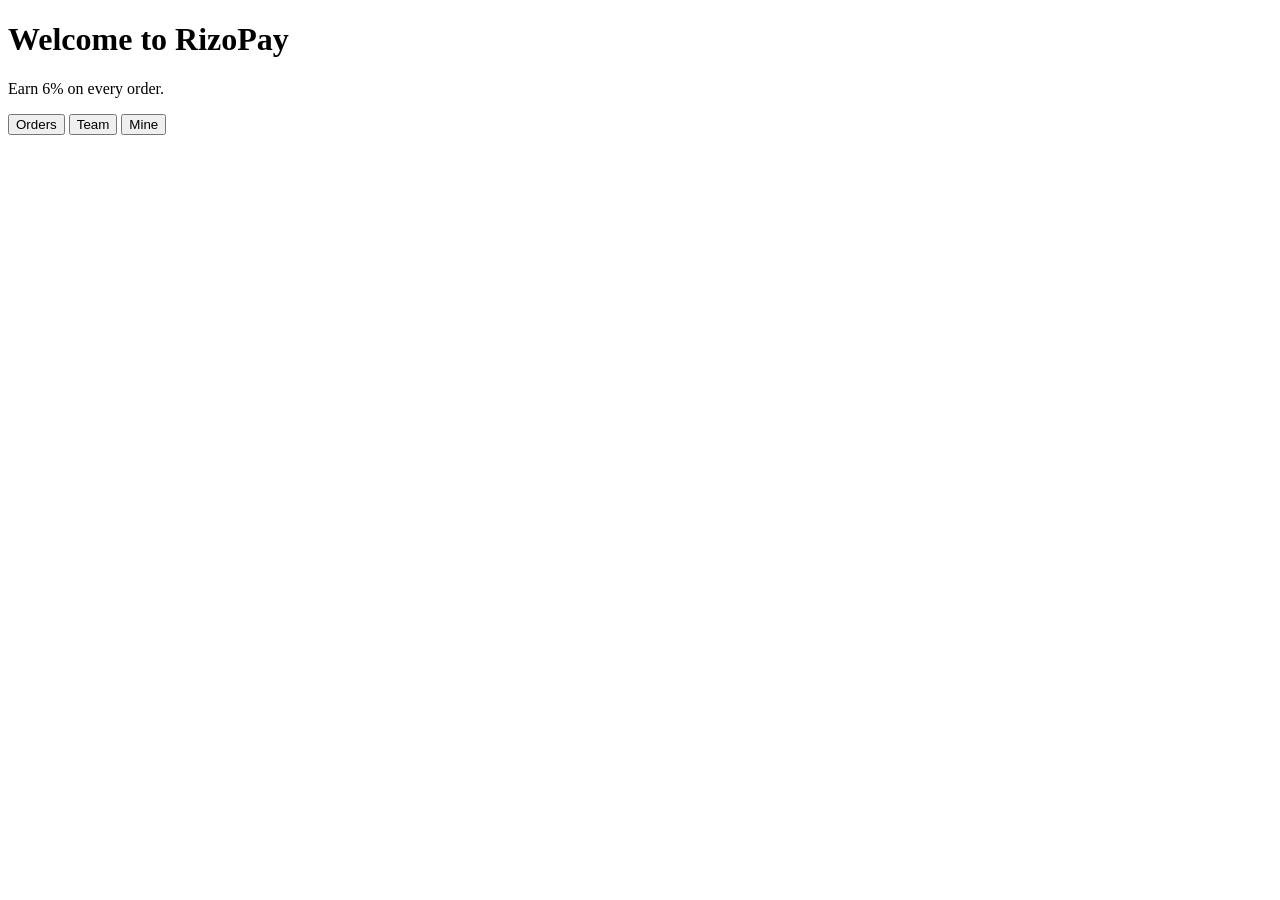
==== index.html @ 82f64670 "Add initial index.html for RizoPay website" ====
<!DOCTYPE html>
<html>
<head>
    <title>RizoPay</title>
</head>

<body>

    <h1>Welcome to RizoPay</h1>

    <p>Earn 6% on every order.</p>

    <button>Orders</button>

    <button>Team</button>

    <button>Mine</button>

</body>
</html>
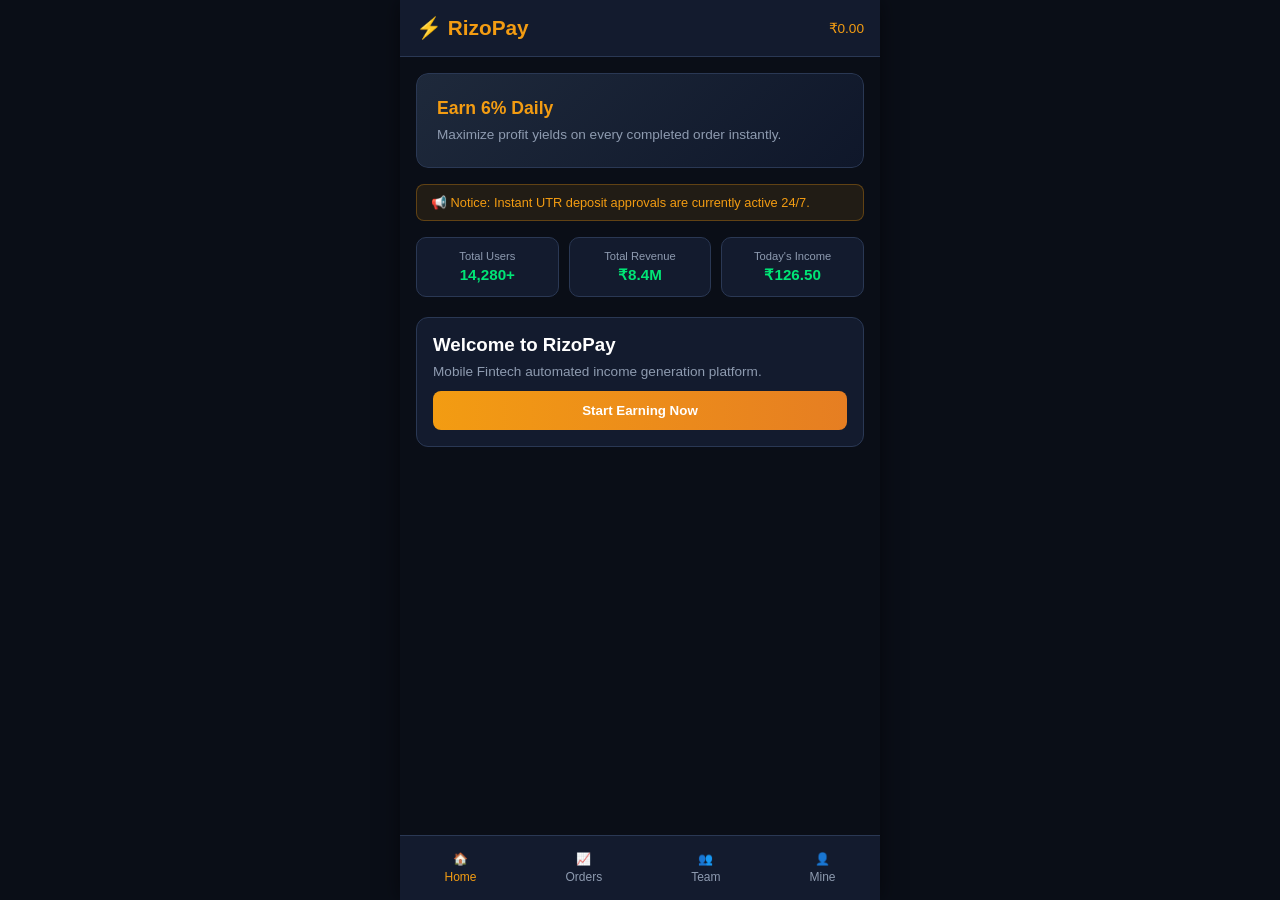
==== commit 4cae7123: "Update index.html" ====
--- a/index.html
+++ b/index.html
@@ -1,20 +1,72 @@
 <!DOCTYPE html>
-<html>
+<html lang="en">
 <head>
-    <title>RizoPay</title>
+  <meta charset="UTF-8">
+  <meta name="viewport" content="width=device-width, initial-scale=1.0">
+  <title>RizoPay - Home</title>
+  <link rel="stylesheet" href="css/style.css">
 </head>
-
 <body>
 
-    <h1>Welcome to RizoPay</h1>
+  <div class="top-nav">
+    <div class="brand-logo">⚡ RizoPay</div>
+    <div style="font-size: 0.85rem; color: var(--accent-gold);" id="userBalance">₹0.00</div>
+  </div>
 
-    <p>Earn 6% on every order.</p>
+  <!-- Auto Slide Banner -->
+  <div class="banner-container">
+    <div class="banner-wrapper" id="bannerWrapper">
+      <div class="banner-slide">
+        <h3>Earn 6% Daily</h3>
+        <p>Maximize profit yields on every completed order instantly.</p>
+      </div>
+      <div class="banner-slide">
+        <h3>Invite & Earn</h3>
+        <p>Get ₹120 instant team bonus plus 2% tier commissions.</p>
+      </div>
+      <div class="banner-slide">
+        <h3>Newbie Reward</h3>
+        <p>Claim instant ₹250 welcome bonus upon sign up registration.</p>
+      </div>
+    </div>
+  </div>
 
-    <button>Orders</button>
+  <!-- Company Notice -->
+  <div class="notice-bar">
+    📢 Notice: Instant UTR deposit approvals are currently active 24/7.
+  </div>
 
-    <button>Team</button>
+  <!-- Stats Grid -->
+  <div class="stats-grid">
+    <div class="stat-card">
+      <div class="lbl">Total Users</div>
+      <div class="val">14,280+</div>
+    </div>
+    <div class="stat-card">
+      <div class="lbl">Total Revenue</div>
+      <div class="val">₹8.4M</div>
+    </div>
+    <div class="stat-card">
+      <div class="lbl">Today's Income</div>
+      <div class="val">₹126.50</div>
+    </div>
+  </div>
 
-    <button>Mine</button>
+  <!-- Quick Action Auth/Welcome -->
+  <div class="card">
+    <h3 style="margin-bottom: 8px;">Welcome to RizoPay</h3>
+    <p style="font-size: 0.85rem; color: var(--text-sub); margin-bottom: 12px;">Mobile Fintech automated income generation platform.</p>
+    <button class="btn-primary" onclick="location.href='orders.html'">Start Earning Now</button>
+  </div>
 
+  <!-- Bottom Navigation Bar -->
+  <nav class="bottom-nav">
+    <a href="index.html" class="nav-item active">🏠<span>Home</span></a>
+    <a href="orders.html" class="nav-item">📈<span>Orders</span></a>
+    <a href="team.html" class="nav-item">👥<span>Team</span></a>
+    <a href="mine.html" class="nav-item">👤<span>Mine</span></a>
+  </nav>
+
+  <script src="js/app.js"></script>
 </body>
 </html>
--- a/css/style.css
+++ b/css/style.css
@@ -0,0 +1,215 @@
+:root {
+  --bg-primary: #0a0e17;
+  --bg-secondary: #131b2e;
+  --bg-card: #1c273e;
+  --accent-gold: #f39c12;
+  --accent-green: #00e676;
+  --accent-blue: #00b0ff;
+  --accent-red: #ff5252;
+  --text-main: #ffffff;
+  --text-sub: #8e9bb0;
+  --border-color: #2a3854;
+  --font-family: 'Inter', -apple-system, BlinkMacSystemFont, sans-serif;
+}
+
+* {
+  box-sizing: border-box;
+  margin: 0;
+  padding: 0;
+  font-family: var(--font-family);
+  user-select: none;
+}
+
+body {
+  background-color: var(--bg-primary);
+  color: var(--text-main);
+  padding-bottom: 80px;
+  max-width: 480px;
+  margin: 0 auto;
+  min-height: 100vh;
+  position: relative;
+  box-shadow: 0 0 20px rgba(0,0,0,0.5);
+}
+
+/* Header */
+.top-nav {
+  display: flex;
+  justify-content: space-between;
+  align-items: center;
+  padding: 16px;
+  background: var(--bg-secondary);
+  border-bottom: 1px solid var(--border-color);
+  position: sticky;
+  top: 0;
+  z-index: 100;
+}
+
+.brand-logo {
+  font-size: 1.3rem;
+  font-weight: 800;
+  color: var(--accent-gold);
+  display: flex;
+  align-items: center;
+  gap: 6px;
+}
+
+/* Banners */
+.banner-container {
+  overflow: hidden;
+  position: relative;
+  border-radius: 12px;
+  margin: 16px;
+}
+
+.banner-wrapper {
+  display: flex;
+  transition: transform 0.5s ease-in-out;
+}
+
+.banner-slide {
+  min-width: 100%;
+  padding: 24px 20px;
+  border-radius: 12px;
+  background: linear-gradient(135deg, #1e293b, #0f172a);
+  border: 1px solid var(--border-color);
+  display: flex;
+  flex-direction: column;
+  gap: 8px;
+}
+
+.banner-slide h3 { color: var(--accent-gold); font-size: 1.1rem; }
+.banner-slide p { color: var(--text-sub); font-size: 0.85rem; }
+
+/* Notice */
+.notice-bar {
+  margin: 0 16px 16px;
+  padding: 10px 14px;
+  background: rgba(243, 156, 18, 0.1);
+  border: 1px solid rgba(243, 156, 18, 0.3);
+  border-radius: 8px;
+  font-size: 0.8rem;
+  color: var(--accent-gold);
+  display: flex;
+  align-items: center;
+  gap: 8px;
+}
+
+/* Stats */
+.stats-grid {
+  display: grid;
+  grid-template-columns: repeat(3, 1fr);
+  gap: 10px;
+  margin: 0 16px 20px;
+}
+
+.stat-card {
+  background: var(--bg-secondary);
+  padding: 12px 8px;
+  border-radius: 10px;
+  text-align: center;
+  border: 1px solid var(--border-color);
+}
+
+.stat-card .val { font-weight: 700; color: var(--accent-green); font-size: 0.95rem; margin-top: 4px; }
+.stat-card .lbl { font-size: 0.7rem; color: var(--text-sub); }
+
+/* Buttons & Controls */
+.btn-primary {
+  width: 100%;
+  padding: 12px;
+  background: linear-gradient(90deg, #f39c12, #e67e22);
+  border: none;
+  border-radius: 8px;
+  color: #fff;
+  font-weight: 700;
+  cursor: pointer;
+  transition: opacity 0.2s;
+}
+
+.btn-primary:active { opacity: 0.8; }
+
+.input-field {
+  width: 100%;
+  padding: 12px;
+  background: var(--bg-primary);
+  border: 1px solid var(--border-color);
+  border-radius: 8px;
+  color: #fff;
+  margin-bottom: 12px;
+  outline: none;
+}
+
+/* Cards & Content Section */
+.card {
+  background: var(--bg-secondary);
+  border: 1px solid var(--border-color);
+  border-radius: 12px;
+  padding: 16px;
+  margin: 0 16px 16px;
+}
+
+.order-card-header {
+  display: flex;
+  justify-content: space-between;
+  align-items: center;
+  margin-bottom: 12px;
+}
+
+.price-tag {
+  font-size: 1.2rem;
+  font-weight: 800;
+  color: var(--accent-green);
+}
+
+/* Navigation Bar */
+.bottom-nav {
+  position: fixed;
+  bottom: 0;
+  left: 50%;
+  transform: translateX(-50%);
+  width: 100%;
+  max-width: 480px;
+  height: 65px;
+  background: var(--bg-secondary);
+  border-top: 1px solid var(--border-color);
+  display: flex;
+  justify-content: space-around;
+  align-items: center;
+  z-index: 1000;
+}
+
+.nav-item {
+  display: flex;
+  flex-direction: column;
+  align-items: center;
+  color: var(--text-sub);
+  text-decoration: none;
+  font-size: 0.75rem;
+  gap: 4px;
+}
+
+.nav-item.active {
+  color: var(--accent-gold);
+}
+
+/* Modal */
+.modal-overlay {
+  position: fixed;
+  top: 0; left: 0; right: 0; bottom: 0;
+  background: rgba(0,0,0,0.8);
+  display: none;
+  justify-content: center;
+  align-items: center;
+  z-index: 2000;
+  padding: 16px;
+}
+
+.modal-content {
+  background: var(--bg-secondary);
+  border-radius: 12px;
+  padding: 20px;
+  width: 100%;
+  max-width: 400px;
+  border: 1px solid var(--border-color);
+}
+
